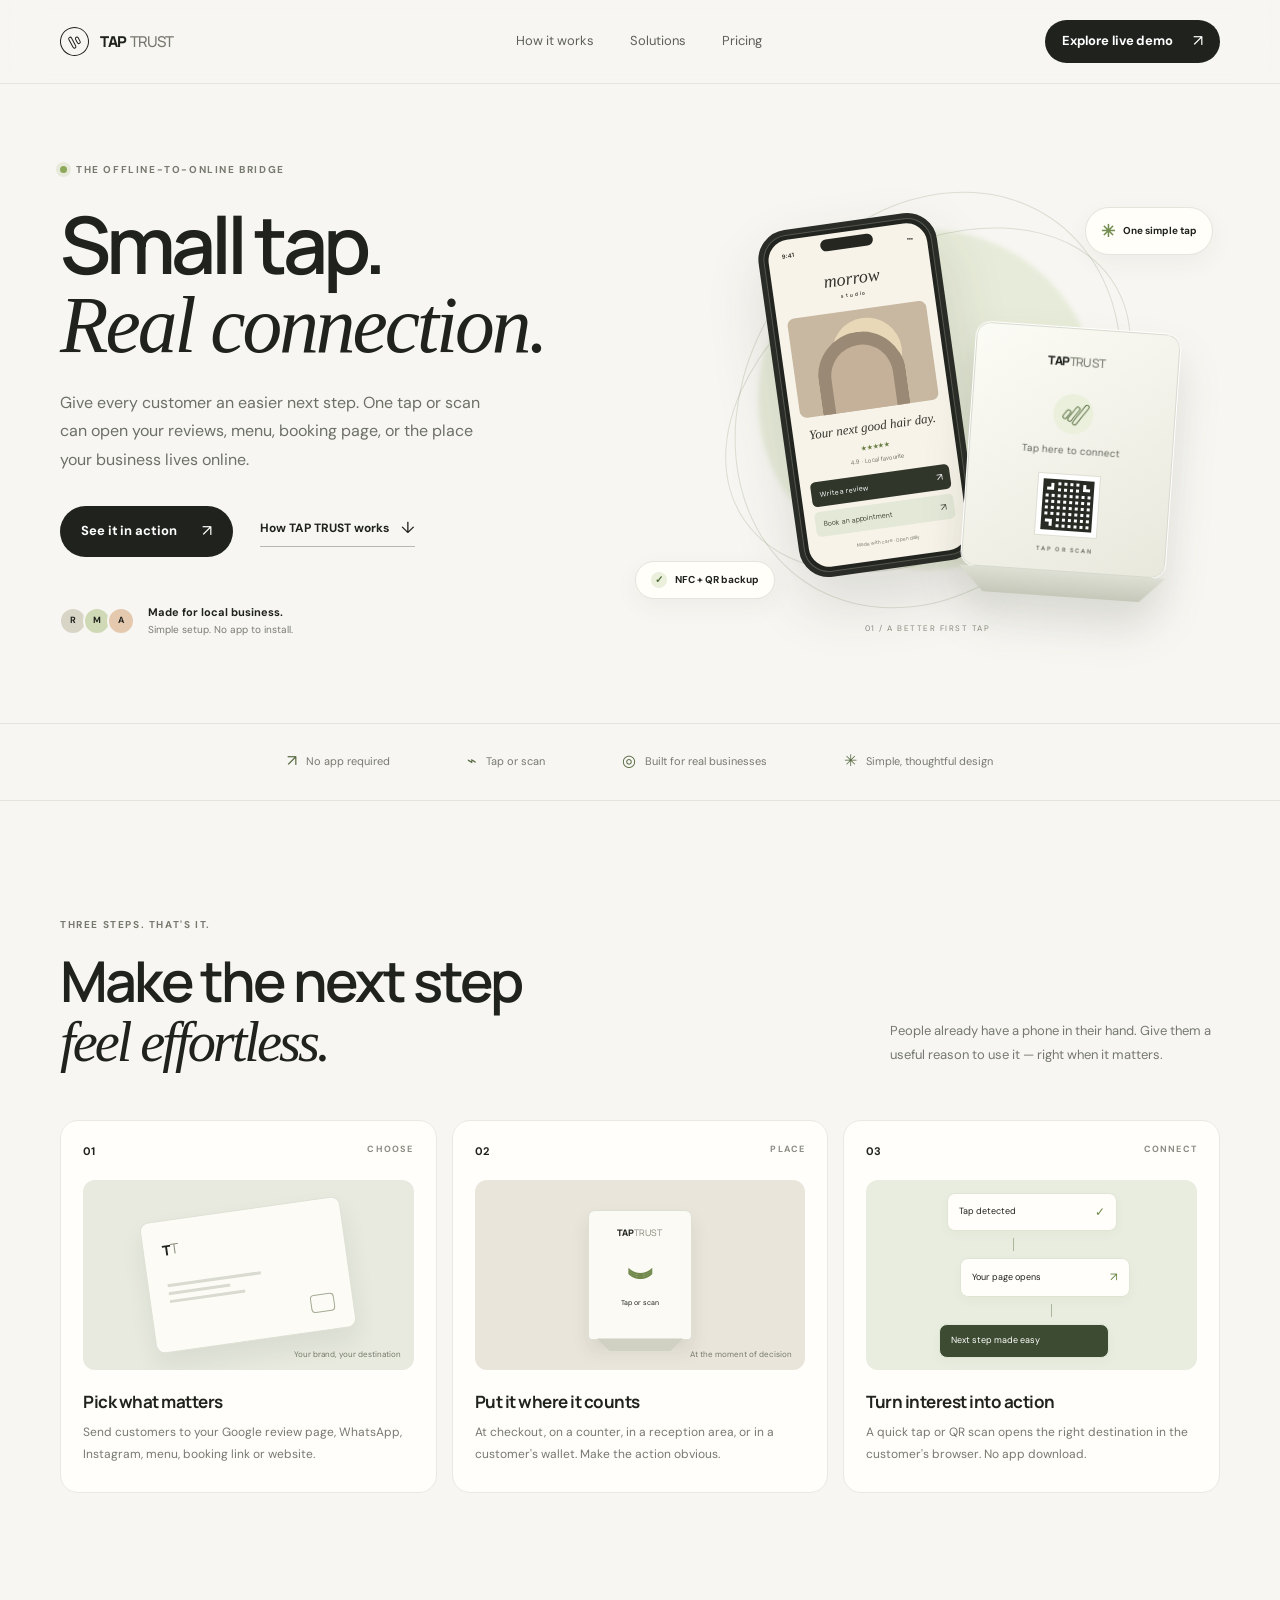
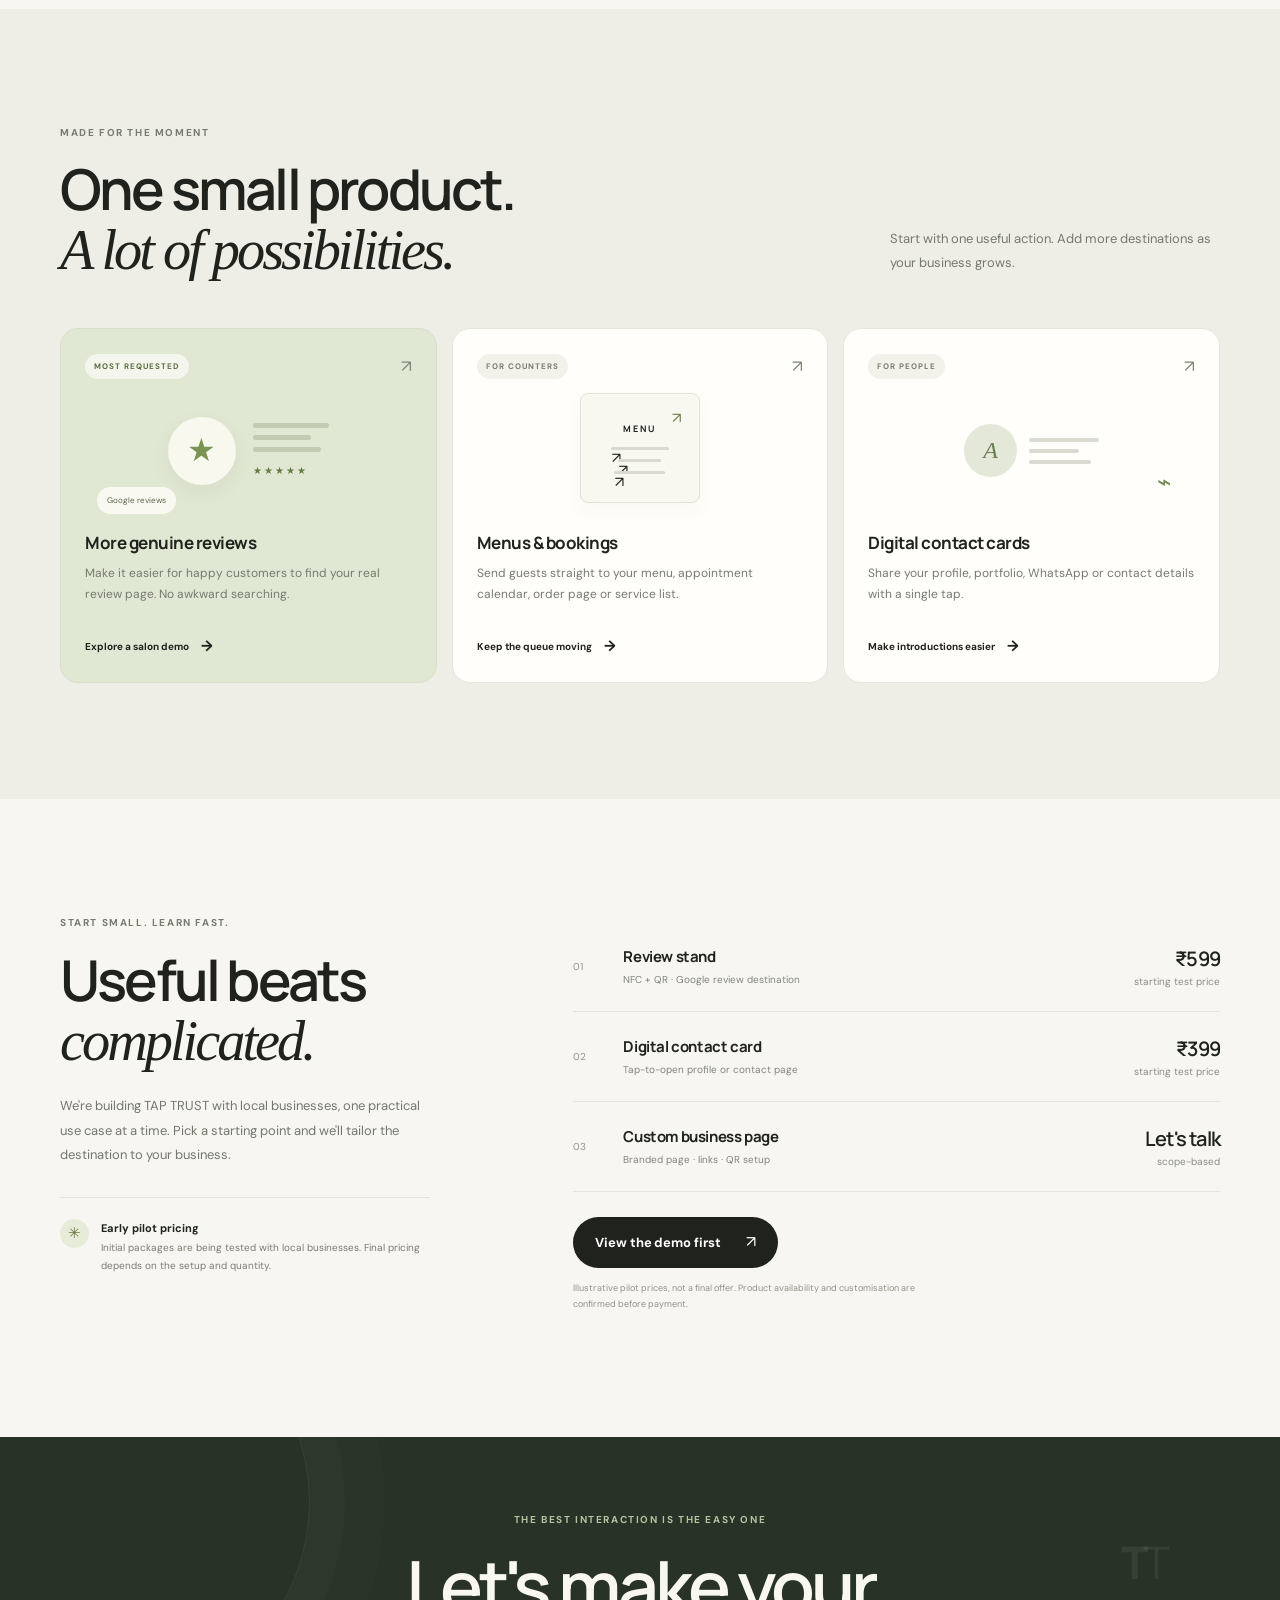
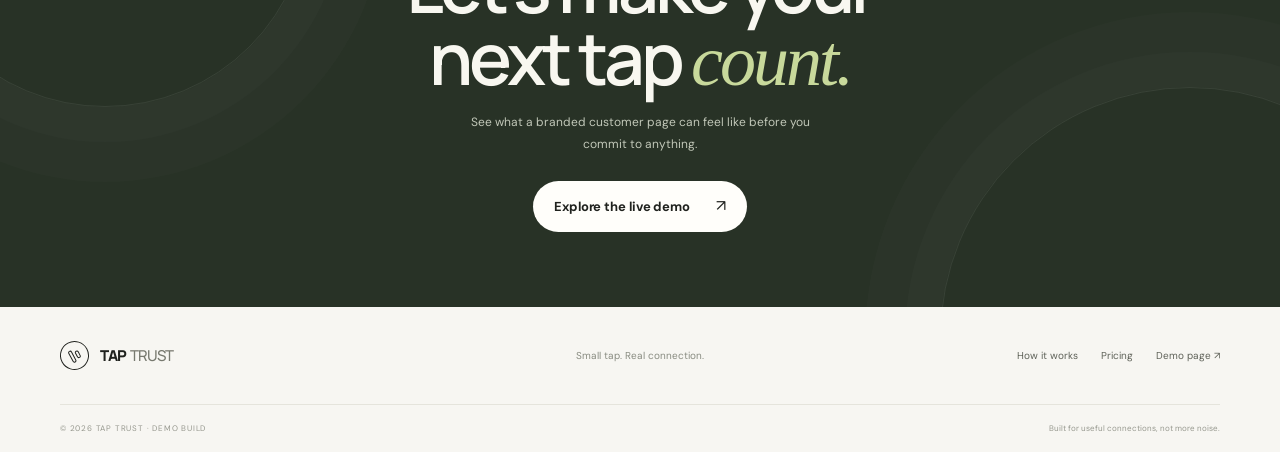
==== index.html @ 9cfa6c9f "tap-trust-demo" ====
<!doctype html>
<html lang="en">
<head>
  <meta charset="utf-8"><meta name="viewport" content="width=device-width,initial-scale=1">
  <meta name="theme-color" content="#f7f6f2"><meta name="description" content="TAP TRUST helps local businesses turn a simple tap into a better customer experience with NFC and QR. Reviews, menus, booking links and more.">
  <title>TAP TRUST — Small tap. Real connection.</title>
  <link rel="preconnect" href="https://fonts.googleapis.com"><link rel="preconnect" href="https://fonts.gstatic.com" crossorigin>
  <link href="https://fonts.googleapis.com/css2?family=DM+Sans:wght@400;500;600;700&family=Manrope:wght@400;500;600;700;800&display=swap" rel="stylesheet">
  <link rel="stylesheet" href="assets/style.css">
</head>
<body>
<header class="site-header"><a class="brand" href="index.html" aria-label="TAP TRUST home"><span class="brand-mark"><span></span><span></span></span><span>TAP<span class="brand-light">TRUST</span></span></a><nav class="desktop-nav" aria-label="Main navigation"><a href="#how">How it works</a><a href="#solutions">Solutions</a><a href="#pricing">Pricing</a></nav><a class="button button-dark header-cta" href="demo/index.html">Explore live demo <span aria-hidden="true">↗</span></a><button class="menu-toggle" aria-label="Open navigation" aria-expanded="false"><span></span><span></span></button></header>
<main>
<section class="hero section-wrap"><div class="hero-copy"><div class="eyebrow"><span class="live-dot"></span> THE OFFLINE-TO-ONLINE BRIDGE</div><h1>Small tap.<br><span class="serif">Real connection.</span></h1><p class="hero-lede">Give every customer an easier next step. One tap or scan can open your reviews, menu, booking page, or the place your business lives online.</p><div class="hero-actions"><a class="button button-dark" href="demo/index.html">See it in action <span aria-hidden="true">↗</span></a><a class="text-link" href="#how">How TAP TRUST works <span aria-hidden="true">↓</span></a></div><div class="hero-proof"><div class="avatar-stack"><span>R</span><span>M</span><span>A</span></div><p><strong>Made for local business.</strong><br>Simple setup. No app to install.</p></div></div>
<div class="hero-art" aria-label="Illustration of an NFC stand and a phone"><div class="art-glow"></div><div class="orbit orbit-one"></div><div class="orbit orbit-two"></div><div class="floating-label label-top"><span class="mini-spark">✳</span> One simple tap</div><div class="phone"><div class="phone-island"></div><div class="phone-screen"><div class="screen-top"><span>9:41</span><span>•••</span></div><div class="screen-logo">morrow<span>studio</span></div><div class="screen-photo"><span class="photo-sun"></span><span class="photo-arch"></span></div><div class="screen-caption">Your next good hair day.</div><div class="screen-stars">★★★★★ <small>4.9 · Local favourite</small></div><div class="screen-action">Write a review <span>↗</span></div><div class="screen-action pale">Book an appointment <span>↗</span></div><div class="screen-foot">Made with care · Open daily</div></div></div><div class="nfc-stand"><div class="stand-top"><span class="stand-brand">TAP<span>TRUST</span></span><div class="tap-symbol"><span></span><span></span><span></span></div><small>Tap here to connect</small><div class="stand-qr"><i></i><i></i><i></i><i></i><i></i><i></i><i></i><i></i><i></i></div><div class="stand-url">TAP OR SCAN</div></div><div class="stand-base"></div></div><div class="floating-label label-bottom"><span class="label-check">✓</span> NFC + QR backup</div><div class="art-index">01 / A BETTER FIRST TAP</div></div></section>
<div class="trust-strip"><div><span class="strip-icon">↗</span> No app required</div><div><span class="strip-icon">⌁</span> Tap or scan</div><div><span class="strip-icon">◎</span> Built for real businesses</div><div><span class="strip-icon">✳</span> Simple, thoughtful design</div></div>
<section id="how" class="section-wrap section-space"><div class="section-heading"><div><div class="eyebrow">THREE STEPS. THAT'S IT.</div><h2>Make the next step<br><span class="serif">feel effortless.</span></h2></div><p>People already have a phone in their hand. Give them a useful reason to use it — right when it matters.</p></div><div class="steps-grid"><article class="step-card"><div class="step-number">01 <span>CHOOSE</span></div><div class="step-visual visual-one"><div class="mini-card"><div class="mini-card-mark">T<span>T</span></div><div class="mini-lines"><i></i><i></i><i></i></div><div class="mini-chip"></div></div><span class="visual-note">Your brand, your destination</span></div><h3>Pick what matters</h3><p>Send customers to your Google review page, WhatsApp, Instagram, menu, booking link or website.</p></article><article class="step-card"><div class="step-number">02 <span>PLACE</span></div><div class="step-visual visual-two"><div class="mini-stand"><span>TAP<span>TRUST</span></span><div class="mini-wave">)))</div><small>Tap or scan</small></div><span class="visual-note">At the moment of decision</span></div><h3>Put it where it counts</h3><p>At checkout, on a counter, in a reception area, or in a customer's wallet. Make the action obvious.</p></article><article class="step-card"><div class="step-number">03 <span>CONNECT</span></div><div class="step-visual visual-three"><div class="connect-bubble bubble-a">Tap detected <span>✓</span></div><div class="connect-line"></div><div class="connect-bubble bubble-b">Your page opens <span>↗</span></div><div class="connect-line short"></div><div class="connect-bubble bubble-c">Next step made easy</div></div><h3>Turn interest into action</h3><p>A quick tap or QR scan opens the right destination in the customer's browser. No app download.</p></article></div></section>
<section id="solutions" class="solutions-section"><div class="section-wrap section-space"><div class="section-heading"><div><div class="eyebrow">MADE FOR THE MOMENT</div><h2>One small product.<br><span class="serif">A lot of possibilities.</span></h2></div><p>Start with one useful action. Add more destinations as your business grows.</p></div><div class="solution-grid"><a class="solution-card review-card" href="demo/index.html"><div class="solution-meta"><span class="pill">MOST REQUESTED</span><span class="solution-arrow">↗</span></div><div class="review-graphic"><div class="star-circle">★</div><div class="review-lines"><i></i><i></i><i></i><div class="stars-small">★★★★★</div></div><div class="review-chip">Google reviews</div></div><h3>More genuine reviews</h3><p>Make it easier for happy customers to find your real review page. No awkward searching.</p><span class="card-link">Explore a salon demo <span>→</span></span></a><article class="solution-card"><div class="solution-meta"><span class="pill pill-soft">FOR COUNTERS</span><span class="solution-arrow">↗</span></div><div class="solution-icon icon-menu"><span>MENU</span><i>↗</i><i>↗</i><i>↗</i></div><h3>Menus &amp; bookings</h3><p>Send guests straight to your menu, appointment calendar, order page or service list.</p><span class="card-link">Keep the queue moving <span>→</span></span></article><article class="solution-card"><div class="solution-meta"><span class="pill pill-soft">FOR PEOPLE</span><span class="solution-arrow">↗</span></div><div class="solution-icon icon-contact"><div class="contact-avatar">A</div><div class="contact-lines"><i></i><i></i><i></i></div><div class="contact-wave">⌁</div></div><h3>Digital contact cards</h3><p>Share your profile, portfolio, WhatsApp or contact details with a single tap.</p><span class="card-link">Make introductions easier <span>→</span></span></article></div></div></section>
<section id="pricing" class="section-wrap section-space pricing-section"><div class="pricing-copy"><div class="eyebrow">START SMALL. LEARN FAST.</div><h2>Useful beats<br><span class="serif">complicated.</span></h2><p>We're building TAP TRUST with local businesses, one practical use case at a time. Pick a starting point and we'll tailor the destination to your business.</p><div class="price-note"><span class="price-note-icon">✳</span><span><strong>Early pilot pricing</strong><br>Initial packages are being tested with local businesses. Final pricing depends on the setup and quantity.</span></div></div><div class="price-list"><article class="price-row"><div class="price-number">01</div><div class="price-detail"><h3>Review stand</h3><p>NFC + QR · Google review destination</p></div><div class="price-value">₹599 <small>starting test price</small></div></article><article class="price-row"><div class="price-number">02</div><div class="price-detail"><h3>Digital contact card</h3><p>Tap-to-open profile or contact page</p></div><div class="price-value">₹399 <small>starting test price</small></div></article><article class="price-row"><div class="price-number">03</div><div class="price-detail"><h3>Custom business page</h3><p>Branded page · links · QR setup</p></div><div class="price-value">Let's talk <small>scope-based</small></div></article><a class="button button-dark price-cta" href="demo/index.html">View the demo first <span>↗</span></a><p class="fine-print">Illustrative pilot prices, not a final offer. Product availability and customisation are confirmed before payment.</p></div></section>
<section class="closing-cta"><div class="closing-orb orb-left"></div><div class="closing-orb orb-right"></div><div class="closing-content"><div class="eyebrow eyebrow-light">THE BEST INTERACTION IS THE EASY ONE</div><h2>Let's make your<br>next tap <span class="serif">count.</span></h2><p>See what a branded customer page can feel like before you commit to anything.</p><a class="button button-light" href="demo/index.html">Explore the live demo <span>↗</span></a></div><div class="closing-mark">T<span>T</span></div></section>
</main>
<footer class="site-footer"><a class="brand" href="index.html"><span class="brand-mark"><span></span><span></span></span><span>TAP<span class="brand-light">TRUST</span></span></a><p>Small tap. Real connection.</p><div class="footer-right"><a href="#how">How it works</a><a href="#pricing">Pricing</a><a href="demo/index.html">Demo page ↗</a></div><div class="footer-bottom"><span>© 2026 TAP TRUST · DEMO BUILD</span><span>Built for useful connections, not more noise.</span></div></footer>
<script src="assets/script.js"></script>
</body></html>
---- assets/style.css ----
:root{--paper:#f7f6f2;--white:#fffefa;--ink:#20221e;--muted:#70736a;--line:#e5e4dc;--green:#b8d36c;--green-deep:#31472a;--soft-green:#eaf0dc;--serif:Georgia,'Times New Roman',serif;--sans:'DM Sans',sans-serif;--display:'Manrope','DM Sans',sans-serif;--radius:22px}*{box-sizing:border-box}html{scroll-behavior:smooth;scroll-padding-top:90px}body{margin:0;background:var(--paper);color:var(--ink);font-family:var(--sans);font-size:15px;line-height:1.55;-webkit-font-smoothing:antialiased}a{color:inherit;text-decoration:none}button{font:inherit}.section-wrap{width:min(1160px,calc(100% - 64px));margin-inline:auto}.section-space{padding-block:116px}.site-header{height:84px;display:flex;align-items:center;justify-content:space-between;padding-inline:max(32px,calc((100% - 1160px)/2));border-bottom:1px solid rgba(32,34,30,.08);position:sticky;top:0;z-index:20;background:rgba(247,246,242,.91);backdrop-filter:blur(18px);-webkit-backdrop-filter:blur(18px)}.brand{display:inline-flex;align-items:center;gap:11px;font-family:var(--display);font-weight:800;font-size:15px;letter-spacing:-.8px}.brand-light{font-weight:500;color:#77796f;margin-left:3px}.brand-mark{width:29px;height:29px;border:1.5px solid var(--ink);border-radius:50%;display:flex;align-items:center;justify-content:center;gap:2px;transform:rotate(-28deg)}.brand-mark span{width:4px;height:13px;border:1.5px solid var(--ink);border-radius:8px;display:block}.brand-mark span:last-child{height:8px}.desktop-nav{display:flex;gap:36px;margin-left:60px}.desktop-nav a,.footer-right a{font-size:13px;color:#5e6158;transition:color .2s}.desktop-nav a:hover,.footer-right a:hover{color:var(--ink)}.button{display:inline-flex;align-items:center;justify-content:center;gap:26px;min-height:51px;padding:0 21px;border-radius:99px;font-size:13px;font-weight:700;letter-spacing:-.1px;transition:transform .2s,background .2s,color .2s;border:0;cursor:pointer}.button:hover{transform:translateY(-2px)}.button span{font-size:16px;font-weight:400}.button-dark{background:var(--ink);color:white}.button-dark:hover{background:#3a3e34}.button-light{background:var(--white);color:var(--ink)}.button-light:hover{background:var(--green)}.header-cta{min-height:43px;padding-inline:17px;gap:20px}.menu-toggle{display:none;border:0;background:none;padding:10px}.menu-toggle span{display:block;width:22px;height:1.5px;background:var(--ink);margin:5px}.hero{display:grid;grid-template-columns:.95fr 1.05fr;align-items:center;gap:46px;padding-block:78px 85px;min-height:610px}.eyebrow{font-size:10px;font-weight:700;letter-spacing:1.6px;color:#777a6e;display:flex;align-items:center;gap:9px}.live-dot{width:7px;height:7px;border-radius:50%;background:#8da85a;box-shadow:0 0 0 4px rgba(141,168,90,.15);display:inline-block}.hero h1,.closing-content h2{font-family:var(--display);font-size:clamp(52px,6.2vw,82px);line-height:.99;letter-spacing:-5px;font-weight:600;margin:27px 0 24px}.serif{font-family:var(--serif);font-weight:400;font-style:italic;letter-spacing:-3px}.hero-lede{font-size:16px;line-height:1.8;color:#6c7066;max-width:440px}.hero-actions{display:flex;align-items:center;gap:27px;margin-top:31px}.text-link{font-size:12px;font-weight:700;border-bottom:1px solid #b7b9ae;padding-bottom:5px;display:inline-flex;align-items:center;gap:12px}.text-link span{font-size:16px;font-weight:400}.hero-proof{display:flex;align-items:center;gap:13px;margin-top:47px}.avatar-stack{display:flex;padding-left:3px}.avatar-stack span{width:28px;height:28px;border-radius:50%;border:2px solid var(--paper);margin-left:-4px;display:grid;place-items:center;font-size:9px;font-weight:700;background:#d8d4c6}.avatar-stack span:nth-child(2){background:#d0d9b6}.avatar-stack span:nth-child(3){background:#e4c9af}.hero-proof p{margin:0;font-size:10px;line-height:1.6;color:#7a7d73}.hero-proof strong{font-size:11px;color:var(--ink)}.hero-art{height:470px;position:relative;display:flex;align-items:center;justify-content:center;isolation:isolate}.art-glow{position:absolute;width:340px;height:340px;border-radius:50%;background:#e7ebd9;filter:blur(2px);z-index:-3}.orbit{position:absolute;border:1px solid rgba(90,110,64,.18);border-radius:50%;z-index:-2}.orbit-one{width:440px;height:300px;transform:rotate(-32deg)}.orbit-two{width:360px;height:440px;transform:rotate(34deg)}.phone{position:absolute;width:180px;height:350px;left:calc(50% - 150px);top:55px;border:5px solid #2a2c27;border-radius:30px;background:#22241f;padding:5px;transform:rotate(-8deg);box-shadow:0 28px 60px #3b3d3026;z-index:2}.phone:before{content:'';position:absolute;inset:0;border:1px solid #55574f;border-radius:25px;pointer-events:none}.phone-island{position:absolute;top:10px;left:50%;transform:translateX(-50%);width:53px;height:12px;border-radius:12px;background:#252620;z-index:2}.phone-screen{height:100%;border-radius:21px;background:#f7f3e9;overflow:hidden;padding:12px 10px;color:#34352f}.screen-top{display:flex;justify-content:space-between;font-size:6px;font-weight:700;padding:0 4px}.screen-logo{text-align:center;font-family:var(--serif);font-style:italic;font-size:18px;margin-top:17px;line-height:1}.screen-logo span{display:block;font:600 5px var(--sans);letter-spacing:2px;margin-top:4px}.screen-photo{height:100px;margin-top:12px;border-radius:7px;background:#c8b8a1;position:relative;overflow:hidden}.photo-sun{position:absolute;width:70px;height:70px;border-radius:50%;background:#e9d8b8;top:9px;left:40px}.photo-arch{position:absolute;width:88px;height:83px;border:13px solid #9a8974;border-bottom:0;border-radius:50px 50px 0 0;bottom:-5px;left:23px;background:#c5b09a}.screen-caption{font:italic 13px var(--serif);text-align:center;margin-top:10px}.screen-stars{text-align:center;color:#687e43;font-size:7px;margin-top:7px}.screen-stars small{display:block;color:#76766c;font-size:6px;margin-top:3px}.screen-action{height:25px;background:#31362b;color:white;border-radius:5px;margin-top:9px;font-size:7px;display:flex;align-items:center;justify-content:space-between;padding:0 8px}.screen-action span{font-size:10px}.screen-action.pale{background:#e4e8d7;color:#424a37;margin-top:5px}.screen-foot{text-align:center;font-size:5px;color:#7c7c70;margin-top:10px}.nfc-stand{position:absolute;right:8%;bottom:38px;width:206px;z-index:3;transform:rotate(4deg);filter:drop-shadow(0 26px 20px #383c2726)}.stand-top{height:246px;border-radius:15px;background:linear-gradient(145deg,#fcfcf6,#e8e8dd);border:1px solid #fff;box-shadow:inset 0 0 0 1px #d8d9ce;display:flex;flex-direction:column;align-items:center;padding-top:25px;position:relative}.stand-brand{font:800 12px var(--display);letter-spacing:-.6px}.stand-brand span{font-weight:500;color:#777b6e}.tap-symbol{height:40px;width:40px;border-radius:50%;background:#eaf0dc;margin-top:24px;display:flex;align-items:center;justify-content:center;gap:2px}.tap-symbol span{width:5px;height:11px;border:1.5px solid #62764a;border-radius:8px;transform:rotate(35deg)}.tap-symbol span:nth-child(2){height:18px}.tap-symbol span:nth-child(3){height:25px}.stand-top small{font-size:10px;margin-top:9px;color:#62665b}.stand-qr{width:61px;height:61px;margin-top:16px;background-color:#fff;background-image:linear-gradient(90deg,#272b24 25%,transparent 25%,transparent 50%,#272b24 50%,#272b24 75%,transparent 75%),linear-gradient(#272b24 25%,transparent 25%,transparent 50%,#272b24 50%,#272b24 75%,transparent 75%);background-size:12px 12px;position:relative;border:5px solid white;box-shadow:0 0 0 1px #deded3}.stand-qr i{position:absolute;width:15px;height:15px;border:4px solid #272b24;background:white}.stand-qr i:nth-child(1){top:0;left:0}.stand-qr i:nth-child(2){top:0;right:0}.stand-qr i:nth-child(3){bottom:0;left:0}.stand-qr i:nth-child(4){top:3px;left:3px;width:5px;height:5px;background:#272b24;border:0}.stand-qr i:nth-child(5){top:3px;right:3px;width:5px;height:5px;background:#272b24;border:0}.stand-qr i:nth-child(6){bottom:3px;left:3px;width:5px;height:5px;background:#272b24;border:0}.stand-qr i:nth-child(n+7){display:none}.stand-url{font-size:6px;font-weight:700;letter-spacing:1.6px;margin-top:10px;color:#73766b}.stand-base{height:25px;background:linear-gradient(#dedfd4,#c5c8b9);border-radius:0 0 9px 9px;clip-path:polygon(0 0,100% 0,88% 100%,12% 100%);margin-top:-1px}.floating-label{position:absolute;background:#fffef9;border:1px solid #e5e5dc;border-radius:30px;padding:10px 15px;font-size:10px;font-weight:700;box-shadow:0 8px 25px #34382b0d;display:flex;align-items:center;gap:8px;z-index:5}.label-top{top:42px;right:7px}.mini-spark{color:#748d50;font-size:17px}.label-bottom{bottom:36px;left:0}.label-check{width:16px;height:16px;display:grid;place-items:center;border-radius:50%;background:var(--soft-green);color:#526b36}.art-index{position:absolute;bottom:0;left:50%;transform:translateX(-50%);font-size:8px;letter-spacing:1.5px;color:#8a8d81;white-space:nowrap}.trust-strip{border-block:1px solid var(--line);min-height:78px;display:flex;align-items:center;justify-content:center;gap:clamp(28px,6vw,90px);padding:15px 24px;color:#777a70;font-size:11px}.trust-strip>div{display:flex;align-items:center;gap:9px}.strip-icon{color:#586b43;font-size:16px}.section-heading{display:flex;align-items:flex-end;justify-content:space-between;gap:40px;margin-bottom:48px}.section-heading h2,.pricing-copy h2,.salon-info h2{font-family:var(--display);font-size:clamp(39px,4.4vw,58px);line-height:1.05;letter-spacing:-2.8px;font-weight:600;margin:19px 0 0}.section-heading>p{max-width:330px;font-size:13px;color:#76796f;line-height:1.85;margin:0 0 5px}.steps-grid{display:grid;grid-template-columns:repeat(3,1fr);gap:15px}.step-card{background:#fffefa;border:1px solid #eae9e1;border-radius:18px;padding:22px 22px 26px;min-width:0}.step-number{display:flex;justify-content:space-between;font-size:11px;font-weight:700}.step-number span{font-size:9px;letter-spacing:1.2px;color:#8b8d83}.step-visual{height:190px;margin-block:20px;position:relative;display:flex;align-items:center;justify-content:center;overflow:hidden;border-radius:12px;background:#f3f2eb}.visual-one{background:#e8eadf}.mini-card{height:132px;width:202px;background:#fcfbf6;border-radius:9px;border:1px solid #dfe1d5;box-shadow:0 13px 25px #20221e13;transform:rotate(-8deg);padding:19px;position:relative}.mini-card-mark{font:800 14px var(--display);letter-spacing:-1px}.mini-card-mark span{font-weight:400;color:#848b78}.mini-lines{margin-top:25px;display:flex;flex-direction:column;gap:5px}.mini-lines i{height:3px;background:#d9dbd1;width:58%}.mini-lines i:nth-child(2){width:38%}.mini-lines i:nth-child(3){width:47%}.mini-chip{position:absolute;right:18px;bottom:18px;width:24px;height:18px;border:1px solid #a4ab94;border-radius:4px}.visual-note{position:absolute;bottom:10px;right:13px;font-size:8px;color:#74796a}.visual-two{background:#e9e5da}.mini-stand{height:130px;width:104px;background:#fbfaf5;border:1px solid #deded3;border-radius:7px 7px 4px 4px;box-shadow:0 10px 18px #38372b18;display:flex;flex-direction:column;align-items:center;padding-top:15px;position:relative}.mini-stand:after{content:'';position:absolute;bottom:-12px;left:8px;right:8px;height:13px;background:#d0d0c3;clip-path:polygon(0 0,100% 0,85% 100%,15% 100%)}.mini-stand>span{font:800 9px var(--display)}.mini-stand>span span{font-weight:400;color:#85897b}.mini-wave{font-size:25px;transform:rotate(90deg);color:#71894c;margin-top:12px;letter-spacing:-7px}.mini-stand small{font-size:7px;margin-top:8px}.visual-three{background:#e8eddf;flex-direction:column;gap:7px}.connect-bubble{width:170px;background:#fffefa;border:1px solid #dfe5d4;border-radius:8px;padding:9px 11px;font-size:9px;display:flex;align-items:center;justify-content:space-between;box-shadow:0 4px 12px #31392b08}.connect-bubble span{color:#698747;font-size:12px}.bubble-b{margin-left:27px}.bubble-c{background:#3c4b31;color:white;margin-left:-15px}.connect-line{height:13px;width:1px;background:#a9b89a;margin-left:-36px}.connect-line.short{margin-left:40px}.step-card h3,.solution-card h3{font:700 17px var(--display);letter-spacing:-.5px;margin:0 0 9px}.step-card>p,.solution-card>p{font-size:12px;line-height:1.8;color:#777a70;margin:0;max-width:330px}.solutions-section{background:#eeeee7}.solution-grid{display:grid;grid-template-columns:repeat(3,1fr);gap:15px}.solution-card{padding:24px;border-radius:18px;background:#fffefa;border:1px solid #e6e6dd;min-height:355px;display:flex;flex-direction:column;align-items:flex-start;transition:transform .25s,box-shadow .25s}.solution-card:hover{transform:translateY(-4px);box-shadow:0 18px 40px #3034230a}.review-card{background:#e0e7d3;border-color:#d8dfca}.solution-meta{display:flex;justify-content:space-between;align-items:center;width:100%}.pill{border-radius:99px;background:#f4f5ed;padding:6px 9px;font-size:8px;letter-spacing:1px;font-weight:700;color:#5c6e42}.pill-soft{background:#f2f1ea;color:#7a7c72}.solution-arrow{font-size:17px;color:#82867a}.review-graphic{width:100%;height:142px;display:flex;align-items:center;justify-content:center;gap:17px;position:relative}.star-circle{width:68px;height:68px;border-radius:50%;background:#f8f8ef;display:grid;place-items:center;font-size:32px;color:#7b9354;box-shadow:0 7px 20px #3b4a2a10}.review-lines{display:flex;flex-direction:column;gap:7px}.review-lines i{display:block;width:76px;height:5px;border-radius:8px;background:#c2cbb2}.review-lines i:nth-child(2){width:58px}.review-lines i:nth-child(3){width:68px}.stars-small{font-size:10px;letter-spacing:2px;color:#657d42;margin-top:4px}.review-chip{position:absolute;bottom:8px;left:12px;font-size:8px;background:#f9f9f2;border-radius:20px;padding:7px 10px;color:#586447}.solution-card h3{margin-top:9px}.solution-card>p{margin-bottom:20px}.card-link{margin-top:auto;font-size:10px;font-weight:700;display:flex;align-items:center;gap:12px}.card-link span{font-size:15px}.solution-icon{width:100%;height:142px;display:flex;align-items:center;justify-content:center;position:relative}.icon-menu{width:120px;height:110px;border:1px solid #e2e2d7;background:#f8f7f0;border-radius:8px;margin:13px auto 19px;flex-direction:column;gap:9px;box-shadow:0 8px 20px #33331e08}.icon-menu>span{font:700 9px var(--display);letter-spacing:2px;margin-bottom:3px}.icon-menu i{height:3px;width:58px;background:#d8d9cf;display:block;border-radius:4px}.icon-menu i:nth-of-type(2){width:43px}.icon-menu i:nth-of-type(3){width:51px}.icon-menu>i:first-of-type:after{content:'↗';position:absolute;right:18px;top:13px;font-style:normal;color:#6c8150}.icon-contact{gap:12px}.contact-avatar{width:53px;height:53px;border-radius:50%;display:grid;place-items:center;background:#e4e8d9;font:italic 24px var(--serif);color:#6c8052}.contact-lines{display:flex;flex-direction:column;gap:7px}.contact-lines i{height:4px;width:70px;background:#d9dbd0;border-radius:4px}.contact-lines i:nth-child(2){width:50px}.contact-lines i:nth-child(3){width:62px}.contact-wave{position:absolute;right:24px;bottom:22px;font-size:24px;color:#71894c}.pricing-section{display:grid;grid-template-columns:.78fr 1.22fr;gap:100px}.pricing-copy h2{margin-bottom:23px}.pricing-copy>p{font-size:13px;line-height:1.9;color:#74776d;max-width:360px}.price-note{display:flex;gap:12px;margin-top:29px;padding-top:21px;border-top:1px solid var(--line);max-width:370px}.price-note-icon{width:29px;height:29px;border-radius:50%;display:grid;place-items:center;background:#e7ecd9;color:#657c46;flex:none}.price-note span:last-child{font-size:10px;line-height:1.8;color:#7a7c72}.price-note strong{font-size:11px;color:var(--ink)}.price-list{padding-top:7px}.price-row{display:grid;grid-template-columns:35px 1fr auto;gap:15px;align-items:center;padding:23px 0;border-bottom:1px solid var(--line)}.price-number{font-size:10px;color:#92958a}.price-detail h3{font:700 15px var(--display);letter-spacing:-.4px;margin:0 0 5px}.price-detail p{font-size:10px;color:#82857a;margin:0}.price-value{font:600 20px var(--display);letter-spacing:-.8px;text-align:right;white-space:nowrap}.price-value small{display:block;font:10px var(--sans);color:#8b8e83;letter-spacing:0;margin-top:3px}.price-cta{margin-top:25px;min-width:205px}.fine-print{font-size:9px;color:#909287;max-width:380px;line-height:1.7;margin-top:13px}.closing-cta{background:#283226;color:#f8f7f0;min-height:390px;position:relative;overflow:hidden;display:flex;align-items:center;justify-content:center;text-align:center;padding:75px 24px}.closing-content{position:relative;z-index:2}.eyebrow-light{color:#b5c3a0;justify-content:center}.closing-content h2{font-size:clamp(48px,5.8vw,72px);letter-spacing:-4px;margin:23px 0 15px}.closing-content h2 .serif{color:#c8d99b}.closing-content>p{font-size:12px;color:#c1c7b8;margin:0 auto 26px;max-width:380px;line-height:1.8}.closing-orb{position:absolute;border:1px solid #ffffff13;border-radius:50%}.orb-left{width:410px;height:410px;left:-100px;top:-140px;box-shadow:0 0 0 35px #ffffff04,0 0 0 75px #ffffff03}.orb-right{width:500px;height:500px;right:-160px;bottom:-280px;box-shadow:0 0 0 35px #ffffff04,0 0 0 75px #ffffff03}.closing-mark{position:absolute;right:9%;top:20%;font:800 45px var(--display);color:#ffffff12;letter-spacing:-5px}.closing-mark span{font-weight:400}.site-footer{padding:31px max(32px,calc((100% - 1160px)/2)) 18px;display:grid;grid-template-columns:1fr 1fr 1fr;align-items:center;gap:15px}.site-footer>p{font-size:10px;color:#888b80;text-align:center}.footer-right{display:flex;justify-content:flex-end;gap:23px}.footer-right a{font-size:10px}.footer-bottom{grid-column:1/-1;border-top:1px solid var(--line);padding-top:17px;margin-top:15px;display:flex;justify-content:space-between;font-size:8px;letter-spacing:.8px;color:#96988e}.footer-bottom span:last-child{letter-spacing:0}
/* Customer demo */.demo-body{background:#faf9f4}.demo-banner{height:35px;background:#293528;color:#f7f6f2;display:flex;align-items:center;justify-content:space-between;padding:0 max(28px,calc((100% - 1160px)/2));font-size:9px;letter-spacing:.7px}.demo-banner>span{display:flex;align-items:center;gap:9px}.demo-banner .live-dot{background:#c5d99a;box-shadow:0 0 0 3px #c5d99a24;width:6px;height:6px}.demo-banner a{color:#c7cdbd;font-size:10px;letter-spacing:0}.demo-header{height:83px;display:flex;align-items:center;justify-content:space-between;width:min(1080px,calc(100% - 64px));margin:auto;border-bottom:1px solid #e8e7de}.morrow-symbol{font:italic 28px var(--serif);letter-spacing:-3px}.morrow-word{font:600 16px var(--serif);letter-spacing:-.7px}.morrow-word small{display:block;font:700 7px var(--sans);letter-spacing:2.5px;color:#85877d;margin-top:2px}.button-small{min-height:39px;font-size:11px;padding-inline:15px;gap:18px}.salon-hero{width:min(1080px,calc(100% - 64px));margin:46px auto 0;display:grid;grid-template-columns:1fr 1fr;gap:75px;align-items:center}.salon-image{height:410px;position:relative;overflow:hidden;background:#d5c4ab;border-radius:3px;background-image:linear-gradient(145deg,#c7b49a 0%,#e5d8c3 42%,#ad967c 100%)}.salon-image:before{content:'';position:absolute;left:9%;right:9%;bottom:-17%;height:83%;border-radius:170px 170px 0 0;background:#8b7965;box-shadow:inset 12px 0 0 #a08e79}.salon-image:after{content:'';position:absolute;left:22%;right:20%;top:11%;height:78%;border-radius:140px 140px 0 0;background:linear-gradient(90deg,#b6a087,#dfcdb5 48%,#b39c80);opacity:.95}.salon-image-label{position:absolute;top:22px;left:23px;z-index:3;font-size:8px;letter-spacing:1.6px;color:#4d453a}.salon-image-shape{position:absolute;z-index:2}.shape-a{width:95px;height:150px;right:10%;top:12%;background:#e9d6bb;transform:rotate(12deg);border-radius:50% 50% 10% 10%;opacity:.7}.shape-b{width:140px;height:100px;left:4%;bottom:0;background:#d7c4a9;transform:rotate(-20deg);opacity:.8}.salon-image-stamp{position:absolute;z-index:4;right:18px;bottom:18px;width:58px;height:58px;border:1px solid #f8f0e2;color:#f8f0e2;border-radius:50%;display:grid;place-content:center;text-align:center;font:italic 22px var(--serif);line-height:.8}.salon-image-stamp small{font:6px var(--sans);letter-spacing:1px;margin-top:6px}.salon-intro .eyebrow{font-size:9px}.salon-intro h1{font:600 clamp(48px,5vw,67px)/1.02 var(--display);letter-spacing:-3.8px;margin:23px 0}.salon-intro>p{font-size:14px;line-height:1.9;color:#74766b;max-width:390px}.salon-rating{display:flex;align-items:center;gap:9px;margin-top:23px}.salon-rating>span{font-size:13px;letter-spacing:2px;color:#758a50}.salon-rating strong{font-size:12px}.salon-rating small{font-size:9px;color:#85877d}.salon-primary{margin-top:28px}.salon-actions{width:min(850px,calc(100% - 64px));margin:115px auto 0;padding-top:48px;border-top:1px solid #e5e4db}.salon-section-top{display:flex;justify-content:space-between;align-items:flex-end;gap:35px;margin-bottom:28px}.salon-section-top h2{font:600 39px/1.1 var(--display);letter-spacing:-2px;margin:13px 0 0}.salon-section-top h2 .serif{letter-spacing:-1px}.salon-section-top>p{font-size:11px;line-height:1.8;color:#85877d;max-width:290px;margin:0}.action-list{display:flex;flex-direction:column;gap:10px}.action-item{width:100%;display:flex;align-items:center;text-align:left;gap:15px;padding:16px 19px;background:#fffefa;border:1px solid #e9e8df;border-radius:12px;cursor:pointer;transition:border-color .2s,transform .2s,background .2s;min-height:80px}.action-item:hover{border-color:#b7c39e;transform:translateX(3px);background:#fff}.action-icon{width:39px;height:39px;border-radius:11px;display:grid;place-items:center;flex:none;font-size:18px}.review-action-icon{background:#e9efdc;color:#6e854b}.booking-action-icon{background:#f1e9dc;color:#927653}.social-action-icon{background:#eee7f0;color:#846b91}.message-action-icon{background:#e3ebe1;color:#5c8056}.action-copy{display:flex;flex-direction:column;gap:4px}.action-copy strong{font:700 13px var(--display)}.action-copy small{font-size:10px;color:#83867b}.action-arrow{margin-left:auto;font-size:19px;color:#7d8174}.demo-notice{display:flex;align-items:flex-start;gap:12px;padding:16px 17px;margin-top:18px;border:1px solid #e0e5d4;background:#f0f3e9;border-radius:10px;position:relative}.notice-symbol{width:19px;height:19px;border-radius:50%;border:1px solid #83956c;color:#647a4b;display:grid;place-items:center;font-size:11px;flex:none}.demo-notice p{font-size:10px;color:#73796a;line-height:1.7;margin:0;padding-right:25px}.demo-notice p strong{color:#3c4931;font-size:11px}.demo-notice>button{position:absolute;right:10px;top:8px;border:0;background:none;font-size:19px;color:#7b826f;cursor:pointer;width:30px;height:30px}.notice-active{background:#e5ecd9;border-color:#b7c69d}.salon-info{width:min(850px,calc(100% - 64px));margin:100px auto 95px;display:grid;grid-template-columns:1fr .9fr;gap:65px;align-items:center}.salon-info h2{font-size:42px;margin:17px 0}.salon-info-copy>p{font-size:12px;color:#777a70;line-height:1.9;max-width:350px;margin-bottom:24px}.hours-card{background:#efeee6;border-radius:14px;padding:23px}.hours-title{display:flex;justify-content:space-between;align-items:center;font-size:9px;letter-spacing:1.2px;font-weight:700;margin-bottom:20px}.hours-dot{width:7px;height:7px;border-radius:50%;background:#91a46c}.hours-row{display:flex;justify-content:space-between;gap:10px;padding:12px 0;border-bottom:1px solid #dfdfd4;font-size:10px;color:#777a70}.hours-row strong{font-size:10px;color:#34372f}.address-block{display:flex;flex-direction:column;gap:5px;margin-top:20px}.address-block span{font-size:8px;letter-spacing:1.2px;color:#878a7e}.address-block strong{font-size:12px}.address-block small{font-size:9px;color:#929489}.demo-footer{border-top:1px solid #e6e5dc;padding:25px max(32px,calc((100% - 1080px)/2));display:grid;grid-template-columns:1fr 1fr 1fr;align-items:center;gap:12px}.demo-footer>p{text-align:center;font-size:10px;color:#85877d}.demo-footer>p span{color:#62794a}.demo-footer-note{text-align:right;font-size:8px;letter-spacing:1px;color:#999b91}.will-reveal{opacity:0;transform:translateY(14px);transition:opacity .6s ease,transform .6s ease}.will-reveal.is-visible{opacity:1;transform:translateY(0)}
@media(min-width:1400px){.hero{padding-block:95px}.hero-art{transform:scale(1.04)}}
@media(max-width:900px){.section-wrap{width:calc(100% - 44px)}.site-header{padding-inline:22px}.desktop-nav{gap:20px;margin-left:0}.hero{gap:15px;grid-template-columns:1fr 1fr;padding-block:60px}.hero h1{font-size:60px;letter-spacing:-3.5px}.hero-art{transform:scale(.88);transform-origin:center}.nfc-stand{right:1%}.section-space{padding-block:85px}.pricing-section{gap:50px}.trust-strip{gap:25px;flex-wrap:wrap}.salon-hero{gap:40px;width:calc(100% - 44px)}.salon-image{height:360px}.salon-intro h1{font-size:53px}.demo-header{width:calc(100% - 44px)}}
@media(max-width:650px){html{scroll-padding-top:70px}.section-wrap{width:calc(100% - 38px)}.site-header{height:70px;padding-inline:19px}.brand{font-size:14px}.header-cta{display:none}.menu-toggle{display:block;cursor:pointer}.desktop-nav{display:none;position:absolute;top:69px;left:0;right:0;margin:0;padding:17px 20px 23px;background:var(--paper);border-bottom:1px solid var(--line);flex-direction:column;gap:0}.desktop-nav.nav-open{display:flex}.desktop-nav a{padding:13px 3px;font-size:14px}.hero{display:flex;flex-direction:column;align-items:stretch;padding-block:49px 43px;gap:4px}.hero h1{font-size:clamp(53px,14vw,70px);letter-spacing:-3.5px;margin:22px 0 17px}.hero-lede{font-size:14px;line-height:1.8}.hero-actions{gap:19px;flex-wrap:wrap;margin-top:24px}.button{min-height:48px;padding-inline:17px;gap:17px}.hero-proof{margin-top:28px}.hero-art{height:390px;margin:15px -13px 0;transform:scale(.91);transform-origin:top center}.phone{left:calc(50% - 133px);top:32px;width:155px;height:306px}.phone-screen{padding:11px 8px}.screen-photo{height:83px}.screen-caption{font-size:11px}.screen-action{height:22px}.nfc-stand{width:174px;right:0;bottom:29px}.stand-top{height:216px;padding-top:20px}.stand-brand{font-size:11px}.tap-symbol{margin-top:17px}.stand-qr{width:54px;height:54px;margin-top:12px}.label-top{top:14px;right:1px}.label-bottom{bottom:19px;left:0}.floating-label{font-size:9px;padding:8px 11px}.art-index{bottom:0}.trust-strip{justify-content:flex-start;display:grid;grid-template-columns:1fr 1fr;gap:15px;padding:20px 22px;font-size:10px}.section-space{padding-block:72px}.section-heading{display:block;margin-bottom:30px}.section-heading h2,.pricing-copy h2{font-size:44px;letter-spacing:-2.3px}.section-heading>p{margin-top:18px;font-size:12px}.steps-grid,.solution-grid{grid-template-columns:1fr;gap:12px}.step-card{padding:19px}.step-visual{height:175px;margin-block:16px}.step-card h3,.solution-card h3{font-size:16px}.step-card>p,.solution-card>p{font-size:12px}.solution-card{min-height:330px;padding:21px}.review-graphic,.solution-icon{height:135px}.pricing-section{grid-template-columns:1fr;gap:32px}.pricing-copy>p{font-size:12px}.price-row{grid-template-columns:24px 1fr auto;gap:9px;padding:19px 0}.price-detail h3{font-size:13px}.price-detail p{font-size:9px;max-width:180px;line-height:1.6}.price-value{font-size:17px}.price-value small{font-size:8px}.price-note{margin-top:22px}.closing-cta{min-height:350px;padding-block:60px}.closing-content h2{font-size:53px;letter-spacing:-3px}.closing-content>p{font-size:11px}.closing-mark{right:5%;top:8%;font-size:32px}.site-footer{padding:26px 20px 15px;grid-template-columns:1fr auto}.site-footer>p{display:none}.footer-right{gap:14px}.footer-right a{font-size:9px}.footer-bottom{font-size:7px;gap:12px;line-height:1.6}.footer-bottom span:last-child{text-align:right}.demo-banner{padding-inline:16px;font-size:8px}.demo-banner a{font-size:9px}.demo-header{height:72px;width:calc(100% - 38px)}.salon-hero{width:calc(100% - 38px);margin-top:24px;grid-template-columns:1fr;gap:28px}.salon-image{height:330px}.salon-intro h1{font-size:56px;letter-spacing:-3px;margin:18px 0}.salon-intro>p{font-size:13px}.salon-actions{width:calc(100% - 38px);margin-top:68px;padding-top:35px}.salon-section-top{display:block;margin-bottom:22px}.salon-section-top h2{font-size:36px}.salon-section-top>p{margin-top:13px}.action-item{padding:13px;min-height:76px;gap:11px}.action-icon{width:36px;height:36px}.action-copy strong{font-size:12px}.action-copy small{font-size:9px}.demo-notice{padding:13px}.salon-info{width:calc(100% - 38px);margin:70px auto;grid-template-columns:1fr;gap:30px}.salon-info h2{font-size:39px}.demo-footer{padding:22px 19px;grid-template-columns:1fr auto}.demo-footer>p{display:none}.demo-footer-note{font-size:7px}.will-reveal{transform:translateY(8px)}}
@media(prefers-reduced-motion:reduce){*,*::before,*::after{scroll-behavior:auto!important;animation-duration:.01ms!important;animation-iteration-count:1!important;transition-duration:.01ms!important}.will-reveal{opacity:1;transform:none}}
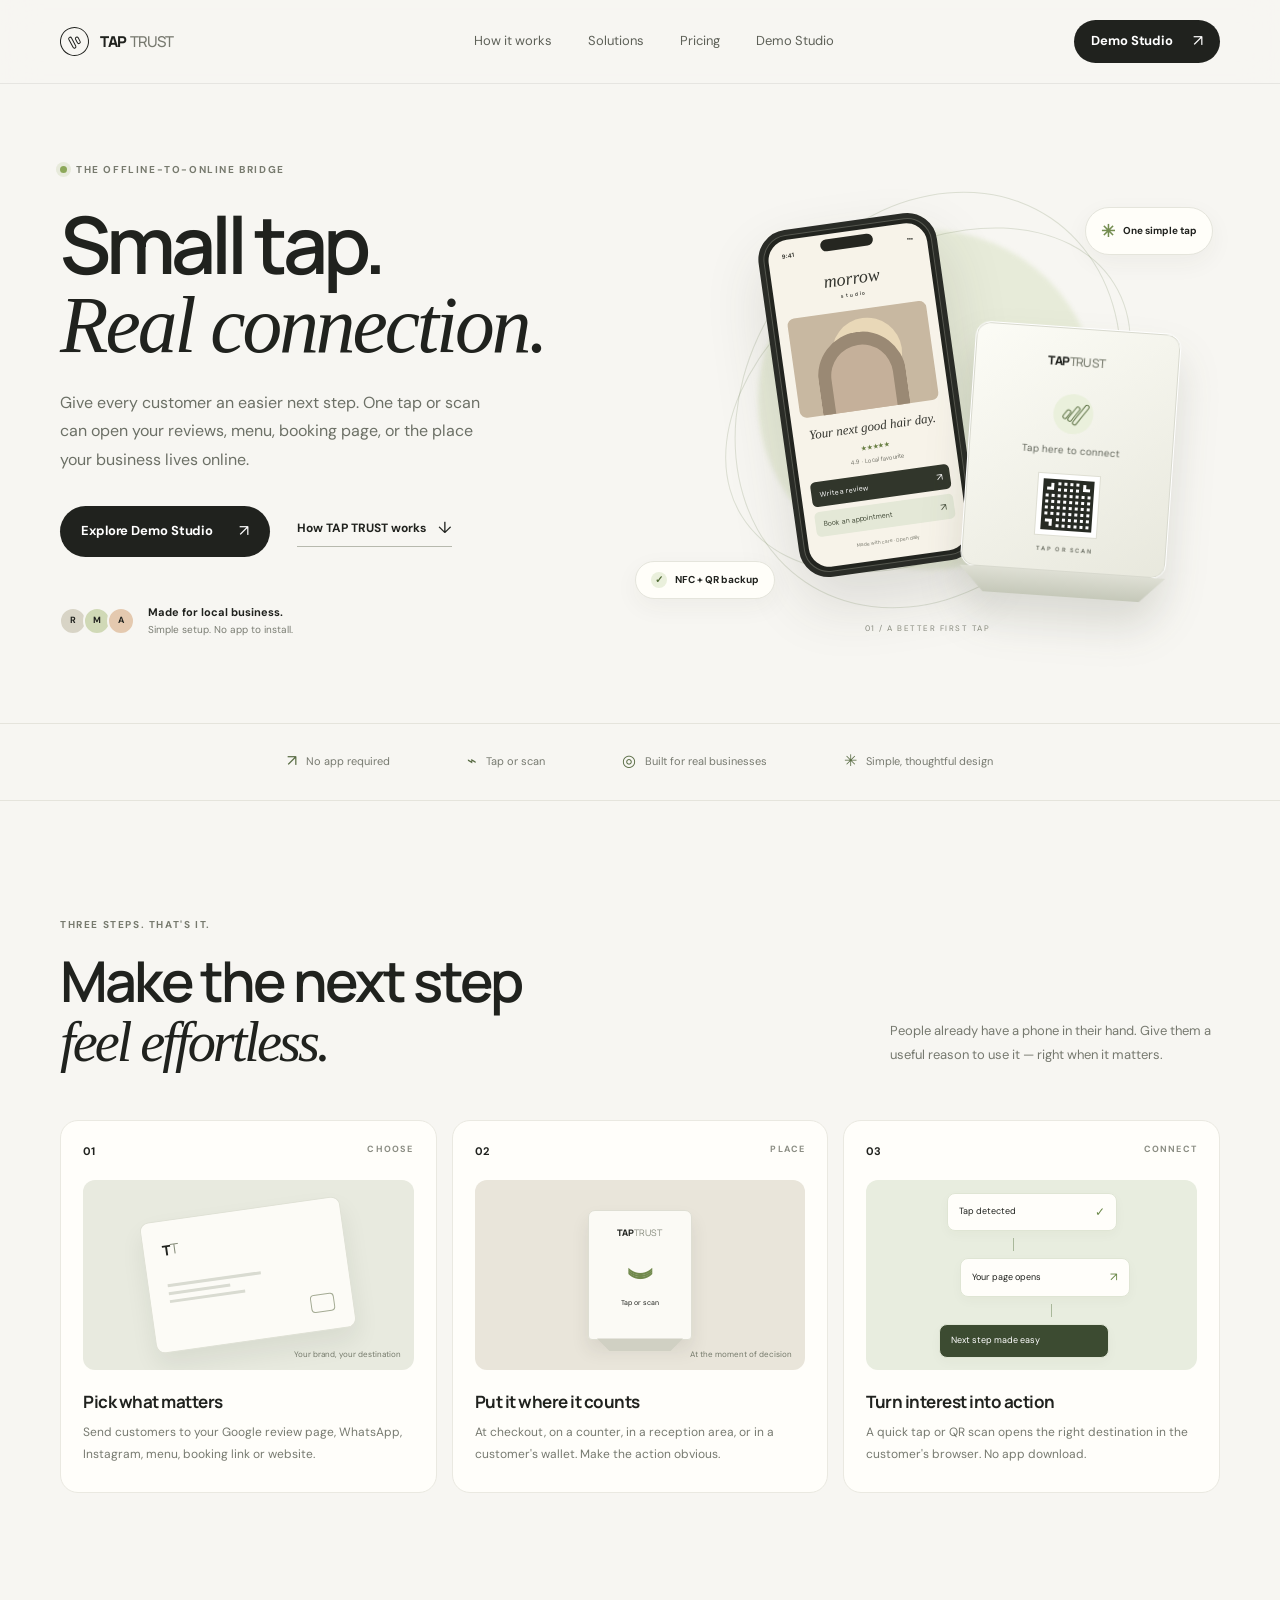
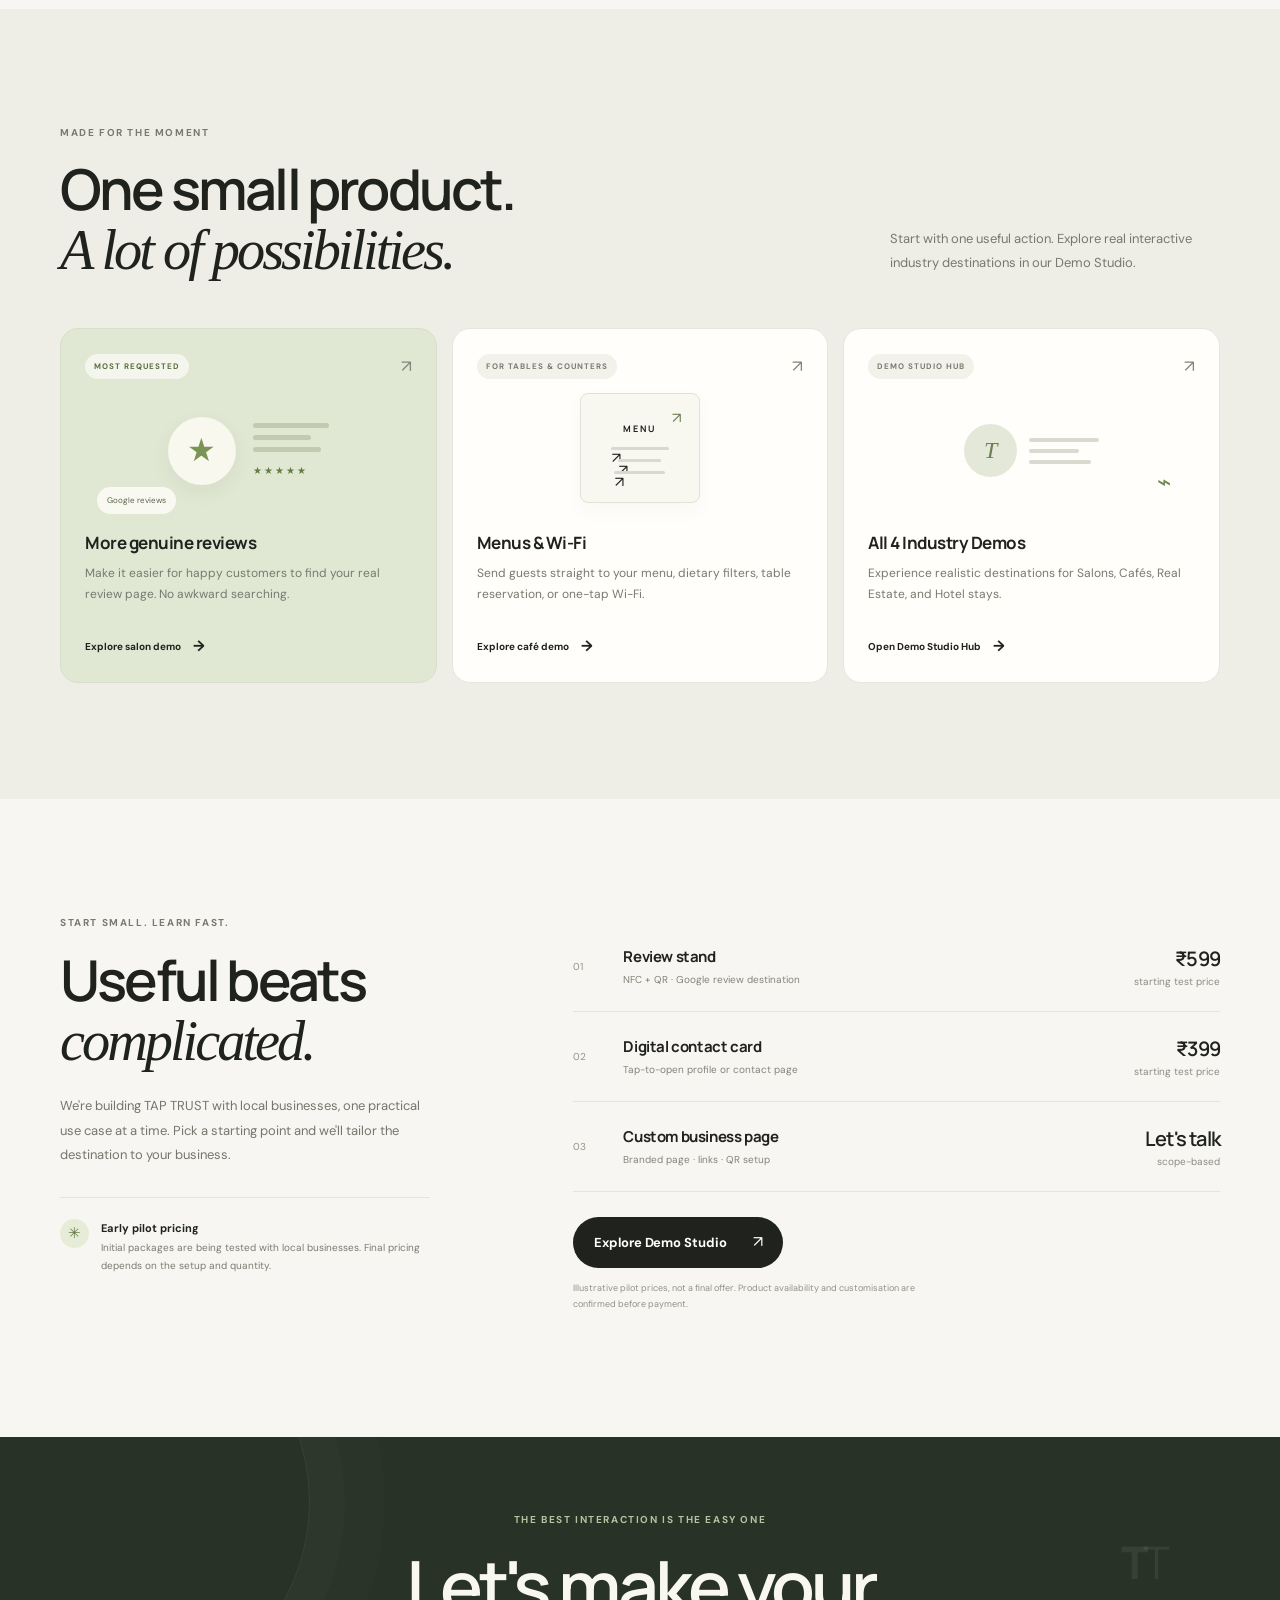
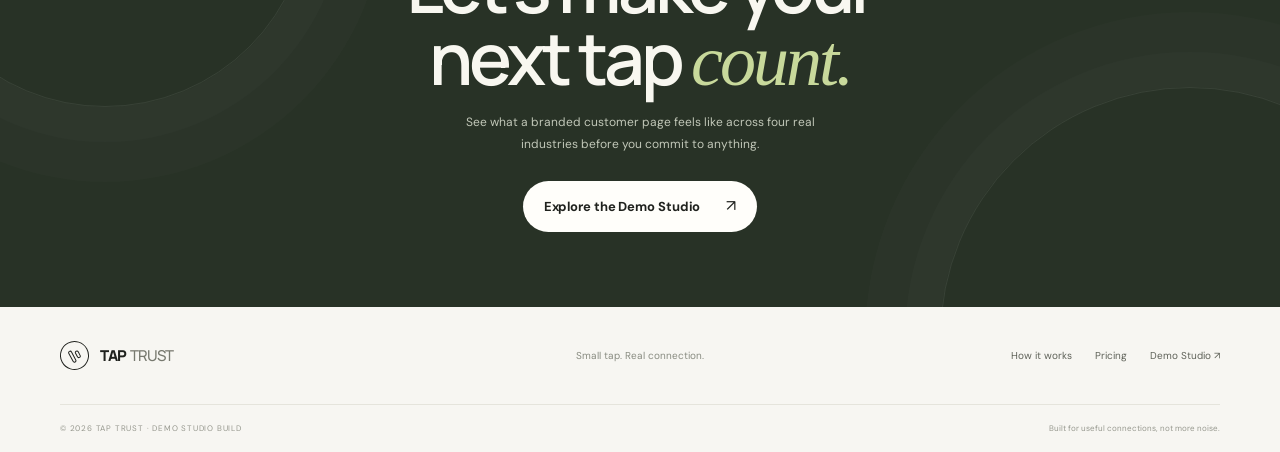
==== commit 3ce15bee: "build intractitev tap trust demo" ====
--- a/index.html
+++ b/index.html
@@ -1,24 +1,297 @@
 <!doctype html>
 <html lang="en">
 <head>
-  <meta charset="utf-8"><meta name="viewport" content="width=device-width,initial-scale=1">
-  <meta name="theme-color" content="#f7f6f2"><meta name="description" content="TAP TRUST helps local businesses turn a simple tap into a better customer experience with NFC and QR. Reviews, menus, booking links and more.">
+  <meta charset="utf-8">
+  <meta name="viewport" content="width=device-width,initial-scale=1">
+  <meta name="theme-color" content="#f7f6f2">
+  <meta name="description" content="TAP TRUST helps local businesses turn a simple tap into a better customer experience with NFC and QR. Reviews, menus, booking links, and custom digital destinations.">
   <title>TAP TRUST — Small tap. Real connection.</title>
-  <link rel="preconnect" href="https://fonts.googleapis.com"><link rel="preconnect" href="https://fonts.gstatic.com" crossorigin>
-  <link href="https://fonts.googleapis.com/css2?family=DM+Sans:wght@400;500;600;700&family=Manrope:wght@400;500;600;700;800&display=swap" rel="stylesheet">
+  
+  <link rel="preconnect" href="https://fonts.googleapis.com">
+  <link rel="preconnect" href="https://fonts.gstatic.com" crossorigin>
+  <link href="https://fonts.googleapis.com/css2?family=DM+Sans:ital,opsz,wght@0,9..40,400;0,9..40,500;0,9..40,600;0,9..40,700;1,9..40,400&family=Manrope:wght@500;600;700;800&display=swap" rel="stylesheet">
   <link rel="stylesheet" href="assets/style.css">
 </head>
 <body>
-<header class="site-header"><a class="brand" href="index.html" aria-label="TAP TRUST home"><span class="brand-mark"><span></span><span></span></span><span>TAP<span class="brand-light">TRUST</span></span></a><nav class="desktop-nav" aria-label="Main navigation"><a href="#how">How it works</a><a href="#solutions">Solutions</a><a href="#pricing">Pricing</a></nav><a class="button button-dark header-cta" href="demo/index.html">Explore live demo <span aria-hidden="true">↗</span></a><button class="menu-toggle" aria-label="Open navigation" aria-expanded="false"><span></span><span></span></button></header>
+
+<header class="site-header">
+  <a class="brand" href="index.html" aria-label="TAP TRUST home">
+    <span class="brand-mark"><span></span><span></span></span>
+    <span>TAP<span class="brand-light">TRUST</span></span>
+  </a>
+  <nav class="desktop-nav" aria-label="Main navigation">
+    <a href="#how">How it works</a>
+    <a href="#solutions">Solutions</a>
+    <a href="#pricing">Pricing</a>
+    <a href="demo/index.html">Demo Studio</a>
+  </nav>
+  <a class="button button-dark header-cta" href="demo/index.html">Demo Studio <span aria-hidden="true">↗</span></a>
+  <button class="menu-toggle" aria-label="Open navigation" aria-expanded="false">
+    <span></span><span></span>
+  </button>
+</header>
+
 <main>
-<section class="hero section-wrap"><div class="hero-copy"><div class="eyebrow"><span class="live-dot"></span> THE OFFLINE-TO-ONLINE BRIDGE</div><h1>Small tap.<br><span class="serif">Real connection.</span></h1><p class="hero-lede">Give every customer an easier next step. One tap or scan can open your reviews, menu, booking page, or the place your business lives online.</p><div class="hero-actions"><a class="button button-dark" href="demo/index.html">See it in action <span aria-hidden="true">↗</span></a><a class="text-link" href="#how">How TAP TRUST works <span aria-hidden="true">↓</span></a></div><div class="hero-proof"><div class="avatar-stack"><span>R</span><span>M</span><span>A</span></div><p><strong>Made for local business.</strong><br>Simple setup. No app to install.</p></div></div>
-<div class="hero-art" aria-label="Illustration of an NFC stand and a phone"><div class="art-glow"></div><div class="orbit orbit-one"></div><div class="orbit orbit-two"></div><div class="floating-label label-top"><span class="mini-spark">✳</span> One simple tap</div><div class="phone"><div class="phone-island"></div><div class="phone-screen"><div class="screen-top"><span>9:41</span><span>•••</span></div><div class="screen-logo">morrow<span>studio</span></div><div class="screen-photo"><span class="photo-sun"></span><span class="photo-arch"></span></div><div class="screen-caption">Your next good hair day.</div><div class="screen-stars">★★★★★ <small>4.9 · Local favourite</small></div><div class="screen-action">Write a review <span>↗</span></div><div class="screen-action pale">Book an appointment <span>↗</span></div><div class="screen-foot">Made with care · Open daily</div></div></div><div class="nfc-stand"><div class="stand-top"><span class="stand-brand">TAP<span>TRUST</span></span><div class="tap-symbol"><span></span><span></span><span></span></div><small>Tap here to connect</small><div class="stand-qr"><i></i><i></i><i></i><i></i><i></i><i></i><i></i><i></i><i></i></div><div class="stand-url">TAP OR SCAN</div></div><div class="stand-base"></div></div><div class="floating-label label-bottom"><span class="label-check">✓</span> NFC + QR backup</div><div class="art-index">01 / A BETTER FIRST TAP</div></div></section>
-<div class="trust-strip"><div><span class="strip-icon">↗</span> No app required</div><div><span class="strip-icon">⌁</span> Tap or scan</div><div><span class="strip-icon">◎</span> Built for real businesses</div><div><span class="strip-icon">✳</span> Simple, thoughtful design</div></div>
-<section id="how" class="section-wrap section-space"><div class="section-heading"><div><div class="eyebrow">THREE STEPS. THAT'S IT.</div><h2>Make the next step<br><span class="serif">feel effortless.</span></h2></div><p>People already have a phone in their hand. Give them a useful reason to use it — right when it matters.</p></div><div class="steps-grid"><article class="step-card"><div class="step-number">01 <span>CHOOSE</span></div><div class="step-visual visual-one"><div class="mini-card"><div class="mini-card-mark">T<span>T</span></div><div class="mini-lines"><i></i><i></i><i></i></div><div class="mini-chip"></div></div><span class="visual-note">Your brand, your destination</span></div><h3>Pick what matters</h3><p>Send customers to your Google review page, WhatsApp, Instagram, menu, booking link or website.</p></article><article class="step-card"><div class="step-number">02 <span>PLACE</span></div><div class="step-visual visual-two"><div class="mini-stand"><span>TAP<span>TRUST</span></span><div class="mini-wave">)))</div><small>Tap or scan</small></div><span class="visual-note">At the moment of decision</span></div><h3>Put it where it counts</h3><p>At checkout, on a counter, in a reception area, or in a customer's wallet. Make the action obvious.</p></article><article class="step-card"><div class="step-number">03 <span>CONNECT</span></div><div class="step-visual visual-three"><div class="connect-bubble bubble-a">Tap detected <span>✓</span></div><div class="connect-line"></div><div class="connect-bubble bubble-b">Your page opens <span>↗</span></div><div class="connect-line short"></div><div class="connect-bubble bubble-c">Next step made easy</div></div><h3>Turn interest into action</h3><p>A quick tap or QR scan opens the right destination in the customer's browser. No app download.</p></article></div></section>
-<section id="solutions" class="solutions-section"><div class="section-wrap section-space"><div class="section-heading"><div><div class="eyebrow">MADE FOR THE MOMENT</div><h2>One small product.<br><span class="serif">A lot of possibilities.</span></h2></div><p>Start with one useful action. Add more destinations as your business grows.</p></div><div class="solution-grid"><a class="solution-card review-card" href="demo/index.html"><div class="solution-meta"><span class="pill">MOST REQUESTED</span><span class="solution-arrow">↗</span></div><div class="review-graphic"><div class="star-circle">★</div><div class="review-lines"><i></i><i></i><i></i><div class="stars-small">★★★★★</div></div><div class="review-chip">Google reviews</div></div><h3>More genuine reviews</h3><p>Make it easier for happy customers to find your real review page. No awkward searching.</p><span class="card-link">Explore a salon demo <span>→</span></span></a><article class="solution-card"><div class="solution-meta"><span class="pill pill-soft">FOR COUNTERS</span><span class="solution-arrow">↗</span></div><div class="solution-icon icon-menu"><span>MENU</span><i>↗</i><i>↗</i><i>↗</i></div><h3>Menus &amp; bookings</h3><p>Send guests straight to your menu, appointment calendar, order page or service list.</p><span class="card-link">Keep the queue moving <span>→</span></span></article><article class="solution-card"><div class="solution-meta"><span class="pill pill-soft">FOR PEOPLE</span><span class="solution-arrow">↗</span></div><div class="solution-icon icon-contact"><div class="contact-avatar">A</div><div class="contact-lines"><i></i><i></i><i></i></div><div class="contact-wave">⌁</div></div><h3>Digital contact cards</h3><p>Share your profile, portfolio, WhatsApp or contact details with a single tap.</p><span class="card-link">Make introductions easier <span>→</span></span></article></div></div></section>
-<section id="pricing" class="section-wrap section-space pricing-section"><div class="pricing-copy"><div class="eyebrow">START SMALL. LEARN FAST.</div><h2>Useful beats<br><span class="serif">complicated.</span></h2><p>We're building TAP TRUST with local businesses, one practical use case at a time. Pick a starting point and we'll tailor the destination to your business.</p><div class="price-note"><span class="price-note-icon">✳</span><span><strong>Early pilot pricing</strong><br>Initial packages are being tested with local businesses. Final pricing depends on the setup and quantity.</span></div></div><div class="price-list"><article class="price-row"><div class="price-number">01</div><div class="price-detail"><h3>Review stand</h3><p>NFC + QR · Google review destination</p></div><div class="price-value">₹599 <small>starting test price</small></div></article><article class="price-row"><div class="price-number">02</div><div class="price-detail"><h3>Digital contact card</h3><p>Tap-to-open profile or contact page</p></div><div class="price-value">₹399 <small>starting test price</small></div></article><article class="price-row"><div class="price-number">03</div><div class="price-detail"><h3>Custom business page</h3><p>Branded page · links · QR setup</p></div><div class="price-value">Let's talk <small>scope-based</small></div></article><a class="button button-dark price-cta" href="demo/index.html">View the demo first <span>↗</span></a><p class="fine-print">Illustrative pilot prices, not a final offer. Product availability and customisation are confirmed before payment.</p></div></section>
-<section class="closing-cta"><div class="closing-orb orb-left"></div><div class="closing-orb orb-right"></div><div class="closing-content"><div class="eyebrow eyebrow-light">THE BEST INTERACTION IS THE EASY ONE</div><h2>Let's make your<br>next tap <span class="serif">count.</span></h2><p>See what a branded customer page can feel like before you commit to anything.</p><a class="button button-light" href="demo/index.html">Explore the live demo <span>↗</span></a></div><div class="closing-mark">T<span>T</span></div></section>
+  <!-- Hero Section -->
+  <section class="hero section-wrap">
+    <div class="hero-copy">
+      <div class="eyebrow"><span class="live-dot"></span> THE OFFLINE-TO-ONLINE BRIDGE</div>
+      <h1>Small tap.<br><span class="serif">Real connection.</span></h1>
+      <p class="hero-lede">
+        Give every customer an easier next step. One tap or scan can open your reviews, menu, booking page, or the place your business lives online.
+      </p>
+      <div class="hero-actions">
+        <a class="button button-dark" href="demo/index.html">Explore Demo Studio <span aria-hidden="true">↗</span></a>
+        <a class="text-link" href="#how">How TAP TRUST works <span aria-hidden="true">↓</span></a>
+      </div>
+      <div class="hero-proof">
+        <div class="avatar-stack">
+          <span>R</span><span>M</span><span>A</span>
+        </div>
+        <p><strong>Made for local business.</strong><br>Simple setup. No app to install.</p>
+      </div>
+    </div>
+
+    <!-- Hero Illustration (Phone + NFC Stand) -->
+    <div class="hero-art" aria-label="Illustration of an NFC stand and a phone">
+      <div class="art-glow"></div>
+      <div class="orbit orbit-one"></div>
+      <div class="orbit orbit-two"></div>
+      <div class="floating-label label-top"><span class="mini-spark">✳</span> One simple tap</div>
+      
+      <div class="phone">
+        <div class="phone-island"></div>
+        <div class="phone-screen">
+          <div class="screen-top"><span>9:41</span><span>•••</span></div>
+          <div class="screen-logo">morrow<span>studio</span></div>
+          <div class="screen-photo"><span class="photo-sun"></span><span class="photo-arch"></span></div>
+          <div class="screen-caption">Your next good hair day.</div>
+          <div class="screen-stars">★★★★★ <small>4.9 · Local favourite</small></div>
+          <div class="screen-action">Write a review <span>↗</span></div>
+          <div class="screen-action pale">Book an appointment <span>↗</span></div>
+          <div class="screen-foot">Made with care · Open daily</div>
+        </div>
+      </div>
+
+      <div class="nfc-stand">
+        <div class="stand-top">
+          <span class="stand-brand">TAP<span>TRUST</span></span>
+          <div class="tap-symbol"><span></span><span></span><span></span></div>
+          <small>Tap here to connect</small>
+          <div class="stand-qr"><i></i><i></i><i></i><i></i><i></i><i></i><i></i><i></i><i></i></div>
+          <div class="stand-url">TAP OR SCAN</div>
+        </div>
+        <div class="stand-base"></div>
+      </div>
+
+      <div class="floating-label label-bottom"><span class="label-check">✓</span> NFC + QR backup</div>
+      <div class="art-index">01 / A BETTER FIRST TAP</div>
+    </div>
+  </section>
+
+  <!-- Value Strip -->
+  <div class="trust-strip">
+    <div><span class="strip-icon">↗</span> No app required</div>
+    <div><span class="strip-icon">⌁</span> Tap or scan</div>
+    <div><span class="strip-icon">◎</span> Built for real businesses</div>
+    <div><span class="strip-icon">✳</span> Simple, thoughtful design</div>
+  </div>
+
+  <!-- How It Works Section -->
+  <section id="how" class="section-wrap section-space">
+    <div class="section-heading">
+      <div>
+        <div class="eyebrow">THREE STEPS. THAT'S IT.</div>
+        <h2>Make the next step<br><span class="serif">feel effortless.</span></h2>
+      </div>
+      <p>People already have a phone in their hand. Give them a useful reason to use it — right when it matters.</p>
+    </div>
+
+    <div class="steps-grid">
+      <article class="step-card">
+        <div class="step-number">01 <span>CHOOSE</span></div>
+        <div class="step-visual visual-one">
+          <div class="mini-card">
+            <div class="mini-card-mark">T<span>T</span></div>
+            <div class="mini-lines"><i></i><i></i><i></i></div>
+            <div class="mini-chip"></div>
+          </div>
+          <span class="visual-note">Your brand, your destination</span>
+        </div>
+        <h3>Pick what matters</h3>
+        <p>Send customers to your Google review page, WhatsApp, Instagram, menu, booking link or website.</p>
+      </article>
+
+      <article class="step-card">
+        <div class="step-number">02 <span>PLACE</span></div>
+        <div class="step-visual visual-two">
+          <div class="mini-stand">
+            <span>TAP<span>TRUST</span></span>
+            <div class="mini-wave">)))</div>
+            <small>Tap or scan</small>
+          </div>
+          <span class="visual-note">At the moment of decision</span>
+        </div>
+        <h3>Put it where it counts</h3>
+        <p>At checkout, on a counter, in a reception area, or in a customer's wallet. Make the action obvious.</p>
+      </article>
+
+      <article class="step-card">
+        <div class="step-number">03 <span>CONNECT</span></div>
+        <div class="step-visual visual-three">
+          <div class="connect-bubble bubble-a">Tap detected <span>✓</span></div>
+          <div class="connect-line"></div>
+          <div class="connect-bubble bubble-b">Your page opens <span>↗</span></div>
+          <div class="connect-line short"></div>
+          <div class="connect-bubble bubble-c">Next step made easy</div>
+        </div>
+        <h3>Turn interest into action</h3>
+        <p>A quick tap or QR scan opens the right destination in the customer's browser. No app download.</p>
+      </article>
+    </div>
+  </section>
+
+  <!-- Solutions Section (Connecting directly into Demo Studio industries) -->
+  <section id="solutions" class="solutions-section">
+    <div class="section-wrap section-space">
+      <div class="section-heading">
+        <div>
+          <div class="eyebrow">MADE FOR THE MOMENT</div>
+          <h2>One small product.<br><span class="serif">A lot of possibilities.</span></h2>
+        </div>
+        <p>Start with one useful action. Explore real interactive industry destinations in our Demo Studio.</p>
+      </div>
+
+      <div class="solution-grid">
+        <!-- Solution 1: Reviews & Salon -->
+        <a class="solution-card review-card" href="demo/pages/salon.html">
+          <div class="solution-meta">
+            <span class="pill">MOST REQUESTED</span>
+            <span class="solution-arrow">↗</span>
+          </div>
+          <div class="review-graphic">
+            <div class="star-circle">★</div>
+            <div class="review-lines">
+              <i></i><i></i><i></i>
+              <div class="stars-small">★★★★★</div>
+            </div>
+            <div class="review-chip">Google reviews</div>
+          </div>
+          <h3>More genuine reviews</h3>
+          <p>Make it easier for happy customers to find your real review page. No awkward searching.</p>
+          <span class="card-link">Explore salon demo <span>→</span></span>
+        </a>
+
+        <!-- Solution 2: Menus & Café -->
+        <a class="solution-card" href="demo/pages/cafe.html">
+          <div class="solution-meta">
+            <span class="pill pill-soft">FOR TABLES &amp; COUNTERS</span>
+            <span class="solution-arrow">↗</span>
+          </div>
+          <div class="solution-icon icon-menu">
+            <span>MENU</span>
+            <i>↗</i><i>↗</i><i>↗</i>
+          </div>
+          <h3>Menus &amp; Wi-Fi</h3>
+          <p>Send guests straight to your menu, dietary filters, table reservation, or one-tap Wi-Fi.</p>
+          <span class="card-link">Explore café demo <span>→</span></span>
+        </a>
+
+        <!-- Solution 3: Direct contact & Real Estate / Stay -->
+        <a class="solution-card" href="demo/index.html">
+          <div class="solution-meta">
+            <span class="pill pill-soft">DEMO STUDIO HUB</span>
+            <span class="solution-arrow">↗</span>
+          </div>
+          <div class="solution-icon icon-contact">
+            <div class="contact-avatar">T</div>
+            <div class="contact-lines"><i></i><i></i><i></i></div>
+            <div class="contact-wave">⌁</div>
+          </div>
+          <h3>All 4 Industry Demos</h3>
+          <p>Experience realistic destinations for Salons, Cafés, Real Estate, and Hotel stays.</p>
+          <span class="card-link">Open Demo Studio Hub <span>→</span></span>
+        </a>
+      </div>
+    </div>
+  </section>
+
+  <!-- Pricing Section -->
+  <section id="pricing" class="section-wrap section-space pricing-section">
+    <div class="pricing-copy">
+      <div class="eyebrow">START SMALL. LEARN FAST.</div>
+      <h2>Useful beats<br><span class="serif">complicated.</span></h2>
+      <p>We're building TAP TRUST with local businesses, one practical use case at a time. Pick a starting point and we'll tailor the destination to your business.</p>
+      <div class="price-note">
+        <span class="price-note-icon">✳</span>
+        <span><strong>Early pilot pricing</strong><br>Initial packages are being tested with local businesses. Final pricing depends on the setup and quantity.</span>
+      </div>
+    </div>
+
+    <div class="price-list">
+      <article class="price-row">
+        <div class="price-number">01</div>
+        <div class="price-detail">
+          <h3>Review stand</h3>
+          <p>NFC + QR · Google review destination</p>
+        </div>
+        <div class="price-value">₹599 <small>starting test price</small></div>
+      </article>
+
+      <article class="price-row">
+        <div class="price-number">02</div>
+        <div class="price-detail">
+          <h3>Digital contact card</h3>
+          <p>Tap-to-open profile or contact page</p>
+        </div>
+        <div class="price-value">₹399 <small>starting test price</small></div>
+      </article>
+
+      <article class="price-row">
+        <div class="price-number">03</div>
+        <div class="price-detail">
+          <h3>Custom business page</h3>
+          <p>Branded page · links · QR setup</p>
+        </div>
+        <div class="price-value">Let's talk <small>scope-based</small></div>
+      </article>
+
+      <a class="button button-dark price-cta" href="demo/index.html">Explore Demo Studio <span>↗</span></a>
+      <p class="fine-print">Illustrative pilot prices, not a final offer. Product availability and customisation are confirmed before payment.</p>
+    </div>
+  </section>
+
+  <!-- Closing Call to Action -->
+  <section class="closing-cta">
+    <div class="closing-orb orb-left"></div>
+    <div class="closing-orb orb-right"></div>
+    <div class="closing-content">
+      <div class="eyebrow eyebrow-light">THE BEST INTERACTION IS THE EASY ONE</div>
+      <h2>Let's make your<br>next tap <span class="serif">count.</span></h2>
+      <p>See what a branded customer page feels like across four real industries before you commit to anything.</p>
+      <a class="button button-light" href="demo/index.html">Explore the Demo Studio <span>↗</span></a>
+    </div>
+    <div class="closing-mark">T<span>T</span></div>
+  </section>
 </main>
-<footer class="site-footer"><a class="brand" href="index.html"><span class="brand-mark"><span></span><span></span></span><span>TAP<span class="brand-light">TRUST</span></span></a><p>Small tap. Real connection.</p><div class="footer-right"><a href="#how">How it works</a><a href="#pricing">Pricing</a><a href="demo/index.html">Demo page ↗</a></div><div class="footer-bottom"><span>© 2026 TAP TRUST · DEMO BUILD</span><span>Built for useful connections, not more noise.</span></div></footer>
+
+<footer class="site-footer">
+  <a class="brand" href="index.html">
+    <span class="brand-mark"><span></span><span></span></span>
+    <span>TAP<span class="brand-light">TRUST</span></span>
+  </a>
+  <p>Small tap. Real connection.</p>
+  <div class="footer-right">
+    <a href="#how">How it works</a>
+    <a href="#pricing">Pricing</a>
+    <a href="demo/index.html">Demo Studio ↗</a>
+  </div>
+  <div class="footer-bottom">
+    <span>© 2026 TAP TRUST · DEMO STUDIO BUILD</span>
+    <span>Built for useful connections, not more noise.</span>
+  </div>
+</footer>
+
 <script src="assets/script.js"></script>
-</body></html>
+</body>
+</html>
